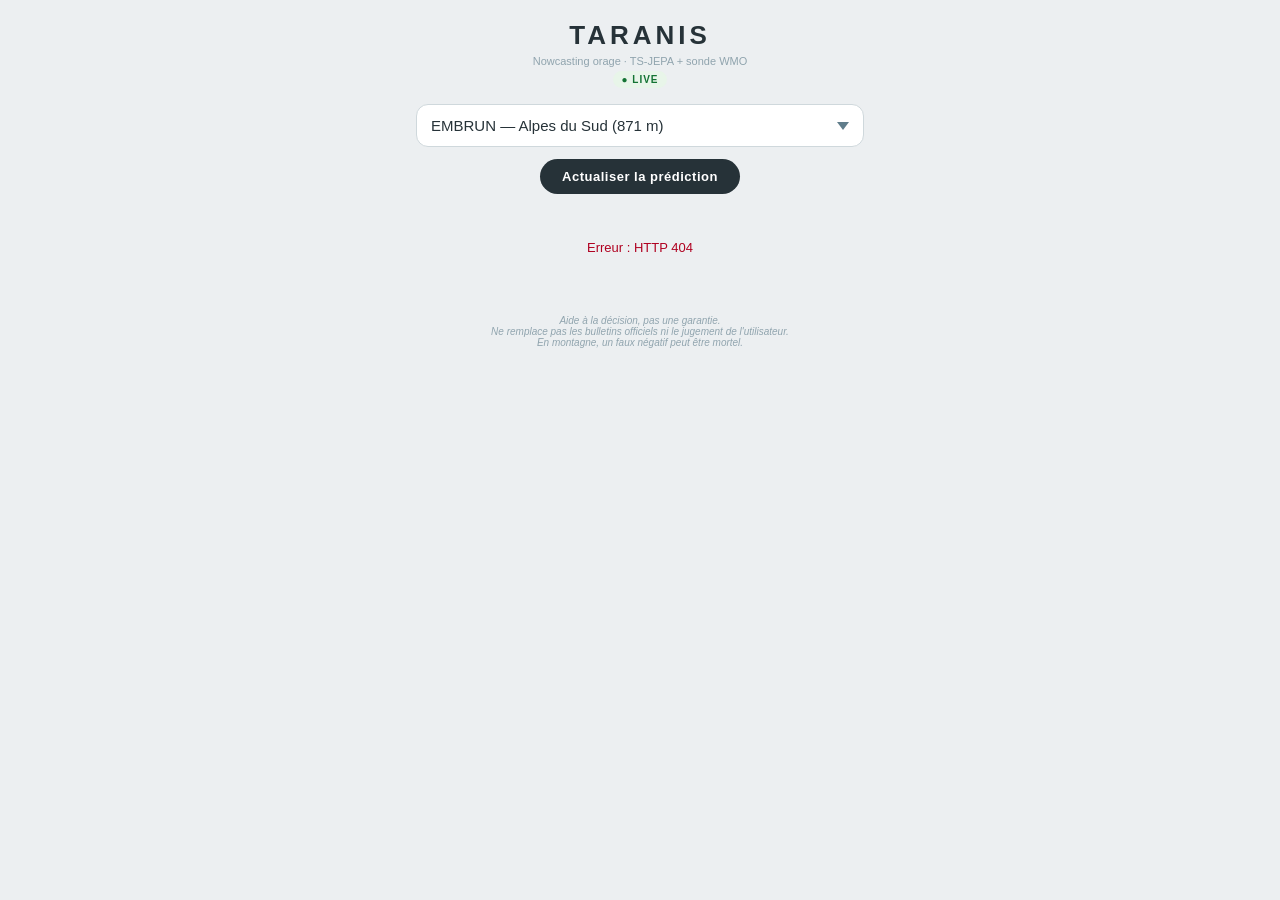
==== taranis/infer/static/index.html @ 810a1839 "feat(server): serveur autonome stateless, UI live + Docker Le backend FastAPI sert maintenant lui-mê" ====
<!doctype html>
<html lang="fr">
<head>
<meta charset="utf-8">
<meta name="viewport" content="width=device-width, initial-scale=1, maximum-scale=1, viewport-fit=cover">
<meta name="theme-color" content="#455A64">
<title>Taranis · Serveur autonome</title>
<style>
  :root { color-scheme: light; }
  * { box-sizing: border-box; }
  html, body { margin: 0; padding: 0; height: 100%; background: #ECEFF1;
                font-family: -apple-system, BlinkMacSystemFont, "Segoe UI", Roboto,
                             "Helvetica Neue", Arial, sans-serif; color: #212121; }
  .app { max-width: 480px; margin: 0 auto; min-height: 100vh; position: relative;
         padding: env(safe-area-inset-top, 0) 16px env(safe-area-inset-bottom, 0); }

  header { padding: 20px 4px 8px; text-align: center; }
  header h1 { margin: 0; font-size: 22px; letter-spacing: 4px; font-weight: 700;
              color: #263238; }
  header .subtitle { margin-top: 4px; font-size: 11px; color: #90A4AE; }

  .live-badge { display: inline-block; margin: 4px 0 8px; padding: 3px 8px;
                background: #E8F5E9; color: #137333; font-size: 10px;
                border-radius: 999px; font-weight: 700; letter-spacing: 1px; }
  .live-badge::before { content: "● "; color: #137333; }

  select.station-picker { width: 100%; padding: 12px 14px; font-size: 15px;
                          border-radius: 12px; border: 1px solid #CFD8DC;
                          background: white url("data:image/svg+xml;utf8,<svg xmlns='http://www.w3.org/2000/svg' width='12' height='8' viewBox='0 0 12 8'><path d='M0 0l6 8 6-8' fill='%23607D8B'/></svg>") no-repeat right 14px center;
                          appearance: none; -webkit-appearance: none;
                          color: #263238; }

  .refresh { margin: 12px 0 6px; text-align: center; }
  .refresh button { padding: 10px 22px; font-size: 13px; border: none;
                     background: #263238; color: white; border-radius: 999px;
                     font-weight: 600; letter-spacing: .5px; cursor: pointer; }
  .refresh button:disabled { opacity: .5; cursor: wait; }

  .screen { background: #fff; border-radius: 20px; padding: 22px 20px 22px;
            box-shadow: 0 6px 22px rgba(0,0,0,.08); margin-top: 14px; }
  .station { text-align: center; margin: 0 0 2px; font-size: 16px; color: #263238;
             font-weight: 600; }
  .region { text-align: center; margin: 0 0 4px; font-size: 11px; color: #78909C;
            text-transform: uppercase; letter-spacing: 1px; }
  .stamp { text-align: center; margin: 0 0 16px; font-size: 11px; color: #B0BEC5; }

  .alert-banner { border-radius: 18px; padding: 18px 12px 16px; color: white;
                   text-align: center; margin-bottom: 20px; }
  .alert-title { font-size: 19px; font-weight: 800; letter-spacing: 1px; }
  .alert-proba { margin-top: 6px; font-size: 13px; opacity: .95; }
  .alert-seuil { margin-top: 2px; font-size: 10px; opacity: .8; }

  .row { display: grid; grid-template-columns: 110px 1fr; align-items: center;
         gap: 10px; padding: 10px 0; border-bottom: 1px dashed #ECEFF1; }
  .row:last-child { border-bottom: none; }
  .label { font-size: 11px; color: #78909C; }
  .value { font-size: 15px; font-weight: 700; color: #212121; margin-top: 2px; }
  .spark { width: 100%; height: 44px; }

  .status { text-align: center; padding: 40px 20px; color: #78909C; font-size: 13px; }
  .error { color: #B00020; }
  .footer { text-align: center; font-size: 10px; color: #90A4AE; padding: 20px 20px 30px;
            font-style: italic; }

  @media (min-width: 640px) {
    header h1 { font-size: 26px; }
    .screen { padding: 26px 26px 24px; }
  }
</style>
</head>
<body>
<div class="app">
  <header>
    <h1>TARANIS</h1>
    <div class="subtitle">Nowcasting orage · TS-JEPA + sonde WMO</div>
    <div><span class="live-badge">LIVE</span></div>
  </header>

  <select class="station-picker" id="station">
    <option value="07591">EMBRUN — Alpes du Sud (871 m)</option>
    <option value="07471">LE PUY — Massif Central (833 m)</option>
    <option value="07558">MILLAU — Causses (712 m)</option>
    <option value="07481">LYON — Vallée du Rhône (235 m)</option>
    <option value="07690">NICE — Côte d'Azur</option>
    <option value="07747">PERPIGNAN — Roussillon</option>
    <option value="07510">BORDEAUX — Aquitaine</option>
    <option value="07110">BREST — Bretagne</option>
    <option value="07037">ROUEN — Normandie</option>
    <option value="07149">ORLY — Île-de-France</option>
    <option value="07072">REIMS — Champagne</option>
    <option value="07190">STRASBOURG — Alsace</option>
    <option value="07761">AJACCIO — Corse-du-Sud</option>
    <option value="07790">BASTIA — Haute-Corse</option>
    <option value="07630">TOULOUSE — Sud-Ouest</option>
    <option value="07299">BÂLE-MULHOUSE — Alsace</option>
  </select>

  <div class="refresh">
    <button id="refresh">Actualiser la prédiction</button>
  </div>

  <div id="result">
    <div class="status">Choisis une station et actualise pour lancer une prédiction live.</div>
  </div>

  <div class="footer">
    Aide à la décision, pas une garantie.<br>
    Ne remplace pas les bulletins officiels ni le jugement de l'utilisateur.<br>
    En montagne, un faux négatif peut être mortel.
  </div>
</div>

<script>
  const select = document.getElementById('station');
  const btn = document.getElementById('refresh');
  const target = document.getElementById('result');

  const CANAUX = [
    { key: 'pressure', name: 'Pression', unit: 'hPa', color: '#1A73E8' },
    { key: 'temp', name: 'Température', unit: '°C', color: '#B00020' },
    { key: 'humidity', name: 'Humidité', unit: '%', color: '#137333' },
    { key: 'wind_gust', name: 'Rafale 10 min', unit: 'm/s', color: '#E37400' },
  ];

  function sparkline(values, color, w = 280, h = 44, pad = 3) {
    const lo = Math.min(...values), hi = Math.max(...values);
    const span = Math.max(hi - lo, 1e-6);
    const step = (w - 2 * pad) / Math.max(values.length - 1, 1);
    const pts = values.map((v, i) => {
      const x = pad + i * step;
      const y = h - pad - (v - lo) / span * (h - 2 * pad);
      return `${x.toFixed(1)},${y.toFixed(1)}`;
    }).join(' ');
    return `<svg viewBox="0 0 ${w} ${h}" xmlns="http://www.w3.org/2000/svg"
                 preserveAspectRatio="none" width="100%" height="${h}">
              <polyline points="${pts}" fill="none" stroke="${color}"
                        stroke-width="1.8" stroke-linejoin="round" stroke-linecap="round"/>
            </svg>`;
  }

  async function refresh() {
    const sid = select.value;
    btn.disabled = true;
    target.innerHTML = '<div class="status">Chargement des mesures et calcul de la prédiction…</div>';
    try {
      const r = await fetch(`/stations/${sid}/live?with_window=true`);
      if (!r.ok) {
        const detail = await r.json().catch(() => ({}));
        throw new Error(detail.detail || `HTTP ${r.status}`);
      }
      const data = await r.json();
      render(data);
    } catch (e) {
      target.innerHTML = `<div class="status error">Erreur : ${e.message}</div>`;
    } finally {
      btn.disabled = false;
    }
  }

  function render(data) {
    const p = data.prediction;
    const win = data.window || {};
    const stamp = new Date(data.derniere_mesure).toLocaleString('fr-FR', {
      day: '2-digit', month: 'short', year: 'numeric', hour: '2-digit', minute: '2-digit'
    });

    let rows = '';
    for (const c of CANAUX) {
      const vals = win[c.key];
      if (!vals || !vals.length) continue;
      const cur = vals[vals.length - 1];
      rows += `<div class="row">
                <div><div class="label">${c.name}</div>
                  <div class="value">${cur.toFixed(1)} ${c.unit}</div></div>
                <div class="spark">${sparkline(vals, c.color)}</div>
              </div>`;
    }

    target.innerHTML = `
      <div class="screen">
        <div class="station">${data.station_nom}</div>
        <div class="region">altitude ${Math.round(data.altitude_m)} m</div>
        <div class="stamp">${stamp} UTC</div>
        <div class="alert-banner" style="background:${p.alerte_couleur}">
          <div class="alert-title">${p.alerte_libelle.toUpperCase()}</div>
          <div class="alert-proba">p(orage 24 h) = ${p.proba_orage.toFixed(2)}</div>
          <div class="alert-seuil">(seuil de référence ${p.seuil_reference.toFixed(2)})</div>
        </div>
        ${rows}
      </div>
    `;
  }

  btn.addEventListener('click', refresh);
  select.addEventListener('change', refresh);
  refresh();  // premier chargement automatique
</script>
</body>
</html>
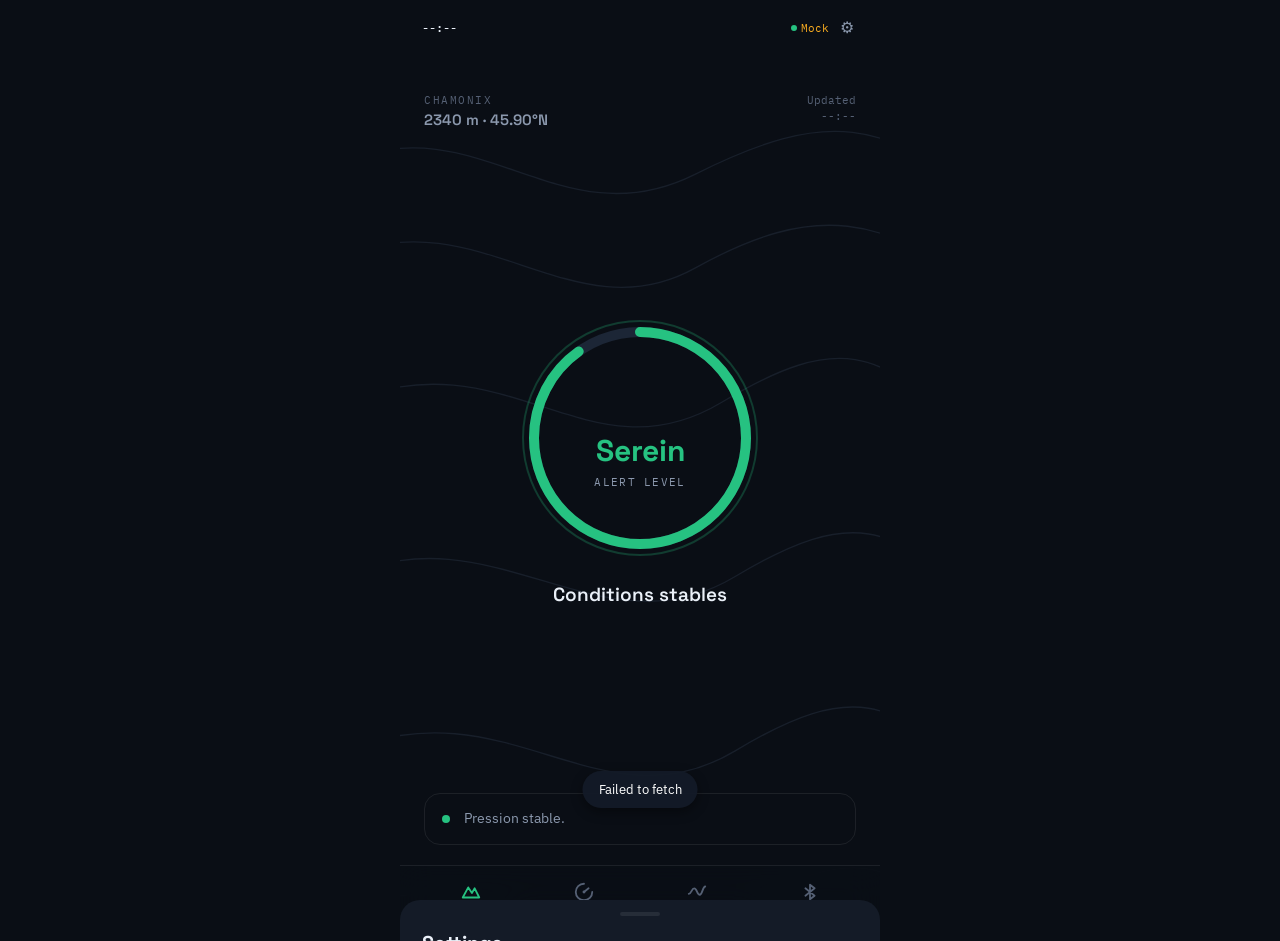
==== commit aaf63f8f: "feat(pwa): standalone PWA + Tw=8 model + Open-Meteo + i18n 5 langs - Chapters 17 (baseline vs TS-JEP" ====
--- a/taranis/infer/static/index.html
+++ b/taranis/infer/static/index.html
@@ -1,199 +1,412 @@
 <!doctype html>
-<html lang="fr">
+<html lang="fr" data-theme="night" data-level="green">
 <head>
-<meta charset="utf-8">
-<meta name="viewport" content="width=device-width, initial-scale=1, maximum-scale=1, viewport-fit=cover">
-<meta name="theme-color" content="#455A64">
-<title>Taranis · Serveur autonome</title>
-<style>
-  :root { color-scheme: light; }
-  * { box-sizing: border-box; }
-  html, body { margin: 0; padding: 0; height: 100%; background: #ECEFF1;
-                font-family: -apple-system, BlinkMacSystemFont, "Segoe UI", Roboto,
-                             "Helvetica Neue", Arial, sans-serif; color: #212121; }
-  .app { max-width: 480px; margin: 0 auto; min-height: 100vh; position: relative;
-         padding: env(safe-area-inset-top, 0) 16px env(safe-area-inset-bottom, 0); }
-
-  header { padding: 20px 4px 8px; text-align: center; }
-  header h1 { margin: 0; font-size: 22px; letter-spacing: 4px; font-weight: 700;
-              color: #263238; }
-  header .subtitle { margin-top: 4px; font-size: 11px; color: #90A4AE; }
-
-  .live-badge { display: inline-block; margin: 4px 0 8px; padding: 3px 8px;
-                background: #E8F5E9; color: #137333; font-size: 10px;
-                border-radius: 999px; font-weight: 700; letter-spacing: 1px; }
-  .live-badge::before { content: "● "; color: #137333; }
-
-  select.station-picker { width: 100%; padding: 12px 14px; font-size: 15px;
-                          border-radius: 12px; border: 1px solid #CFD8DC;
-                          background: white url("data:image/svg+xml;utf8,<svg xmlns='http://www.w3.org/2000/svg' width='12' height='8' viewBox='0 0 12 8'><path d='M0 0l6 8 6-8' fill='%23607D8B'/></svg>") no-repeat right 14px center;
-                          appearance: none; -webkit-appearance: none;
-                          color: #263238; }
-
-  .refresh { margin: 12px 0 6px; text-align: center; }
-  .refresh button { padding: 10px 22px; font-size: 13px; border: none;
-                     background: #263238; color: white; border-radius: 999px;
-                     font-weight: 600; letter-spacing: .5px; cursor: pointer; }
-  .refresh button:disabled { opacity: .5; cursor: wait; }
-
-  .screen { background: #fff; border-radius: 20px; padding: 22px 20px 22px;
-            box-shadow: 0 6px 22px rgba(0,0,0,.08); margin-top: 14px; }
-  .station { text-align: center; margin: 0 0 2px; font-size: 16px; color: #263238;
-             font-weight: 600; }
-  .region { text-align: center; margin: 0 0 4px; font-size: 11px; color: #78909C;
-            text-transform: uppercase; letter-spacing: 1px; }
-  .stamp { text-align: center; margin: 0 0 16px; font-size: 11px; color: #B0BEC5; }
-
-  .alert-banner { border-radius: 18px; padding: 18px 12px 16px; color: white;
-                   text-align: center; margin-bottom: 20px; }
-  .alert-title { font-size: 19px; font-weight: 800; letter-spacing: 1px; }
-  .alert-proba { margin-top: 6px; font-size: 13px; opacity: .95; }
-  .alert-seuil { margin-top: 2px; font-size: 10px; opacity: .8; }
-
-  .row { display: grid; grid-template-columns: 110px 1fr; align-items: center;
-         gap: 10px; padding: 10px 0; border-bottom: 1px dashed #ECEFF1; }
-  .row:last-child { border-bottom: none; }
-  .label { font-size: 11px; color: #78909C; }
-  .value { font-size: 15px; font-weight: 700; color: #212121; margin-top: 2px; }
-  .spark { width: 100%; height: 44px; }
-
-  .status { text-align: center; padding: 40px 20px; color: #78909C; font-size: 13px; }
-  .error { color: #B00020; }
-  .footer { text-align: center; font-size: 10px; color: #90A4AE; padding: 20px 20px 30px;
-            font-style: italic; }
-
-  @media (min-width: 640px) {
-    header h1 { font-size: 26px; }
-    .screen { padding: 26px 26px 24px; }
-  }
-</style>
+  <meta charset="utf-8">
+  <meta name="viewport" content="width=device-width, initial-scale=1, viewport-fit=cover">
+  <meta name="theme-color" content="#0A0E15">
+  <meta name="description" content="Taranis, compagnon météo de montagne.">
+  <link rel="manifest" href="./manifest.webmanifest">
+  <link rel="icon" type="image/png" href="./icons/icon-192.png">
+  <link rel="apple-touch-icon" href="./icons/icon-192.png">
+  <link rel="stylesheet" href="./css/app.css">
+  <title>Taranis · compagnon météo de montagne</title>
 </head>
 <body>
-<div class="app">
-  <header>
-    <h1>TARANIS</h1>
-    <div class="subtitle">Nowcasting orage · TS-JEPA + sonde WMO</div>
-    <div><span class="live-badge">LIVE</span></div>
-  </header>
-
-  <select class="station-picker" id="station">
-    <option value="07591">EMBRUN — Alpes du Sud (871 m)</option>
-    <option value="07471">LE PUY — Massif Central (833 m)</option>
-    <option value="07558">MILLAU — Causses (712 m)</option>
-    <option value="07481">LYON — Vallée du Rhône (235 m)</option>
-    <option value="07690">NICE — Côte d'Azur</option>
-    <option value="07747">PERPIGNAN — Roussillon</option>
-    <option value="07510">BORDEAUX — Aquitaine</option>
-    <option value="07110">BREST — Bretagne</option>
-    <option value="07037">ROUEN — Normandie</option>
-    <option value="07149">ORLY — Île-de-France</option>
-    <option value="07072">REIMS — Champagne</option>
-    <option value="07190">STRASBOURG — Alsace</option>
-    <option value="07761">AJACCIO — Corse-du-Sud</option>
-    <option value="07790">BASTIA — Haute-Corse</option>
-    <option value="07630">TOULOUSE — Sud-Ouest</option>
-    <option value="07299">BÂLE-MULHOUSE — Alsace</option>
-  </select>
-
-  <div class="refresh">
-    <button id="refresh">Actualiser la prédiction</button>
+  <div class="app">
+    <svg class="isobars" viewBox="0 0 358 786" preserveAspectRatio="xMidYMid slice">
+      <g fill="none" stroke-width="1">
+        <path d="M-40 120 C60 80 120 180 220 130 S360 90 440 150"/>
+        <path d="M-40 190 C60 150 130 250 220 200 S360 160 440 220"/>
+        <path d="M-40 300 C80 250 140 360 240 300 S360 270 440 330"/>
+        <path d="M-40 430 C70 380 150 490 250 430 S370 400 450 460"/>
+        <path d="M-40 560 C80 510 150 620 250 560 S370 530 450 590"/>
+        <path d="M-40 680 C70 630 150 740 250 680 S370 650 450 710"/>
+      </g>
+    </svg>
+
+    <div class="topbar">
+      <span class="clock" id="clock">--:--</span>
+      <div class="right">
+        <span class="sensor-tag" id="sensor-tag"><span class="dot"></span>Open-Meteo</span>
+        <button id="cog" class="cog" data-i18n-aria="settings.title" title="Settings">⚙</button>
+      </div>
+    </div>
+
+    <!-- HOME -->
+    <section class="screen active" id="screen-home">
+      <div class="screen-head">
+        <div>
+          <div class="place-kicker" id="place-name">Chamonix</div>
+          <div class="place-detail" id="place-detail">2340 m · 45.9°N</div>
+        </div>
+        <div class="head-right">
+          <span data-i18n="home.updated">Mis à jour</span><br>
+          <span id="home-updated">--:--</span>
+        </div>
+      </div>
+
+      <div class="vital-wrap">
+        <div class="vital-ring-container">
+          <span class="vital-halo"></span>
+          <svg class="vital-ring" width="236" height="236" viewBox="0 0 236 236">
+            <circle class="ring-bg" cx="118" cy="118" r="106" fill="none" stroke-width="10"/>
+            <circle id="ring-fg" class="ring-fg" cx="118" cy="118" r="106" fill="none" stroke-width="10"
+                    stroke-dasharray="666" stroke-dashoffset="66"/>
+          </svg>
+          <div class="vital-inner">
+            <div class="vital-glyph" id="vital-glyph"></div>
+            <div class="vital-status" id="vital-status">Serein</div>
+            <div class="vital-level-kicker" data-i18n="home.level_kicker">Niveau d'alerte</div>
+          </div>
+        </div>
+        <div class="vital-regime" id="vital-regime">Conditions stables</div>
+      </div>
+
+      <div id="preavis" class="preavis-card calm">
+        <span style="width:8px;height:8px;border-radius:50%;background:var(--sig);flex:none;"></span>
+        <div class="preavis-note" id="preavis-note">Pression stable.</div>
+      </div>
+    </section>
+
+    <!-- LIVE -->
+    <section class="screen" id="screen-live">
+      <div class="screen-head-row">
+        <div class="screen-title" data-i18n="live.title">Météo live</div>
+        <div class="screen-subtitle">
+          <span data-i18n="live.on_air">En direct</span> · <span id="live-clock">--:--</span>
+        </div>
+      </div>
+
+      <div class="hero-pressure">
+        <div class="row">
+          <div>
+            <div class="metric-kicker" data-i18n="live.pressure">Pression</div>
+            <div class="hero-value"><span class="big" id="press-val">—</span><span class="unit">hPa</span></div>
+          </div>
+          <div class="hero-trend">
+            <div class="metric-kicker" data-i18n="live.trend">Tendance</div>
+            <div>
+              <span class="arrow" id="press-arrow">→</span>
+              <span class="value" id="press-trend">—</span>
+            </div>
+            <div class="sub">hPa / 3 h</div>
+          </div>
+        </div>
+        <div class="chart-wrap" id="live-chart-wrap">
+          <svg class="hero-chart" id="live-chart" viewBox="0 0 320 118" preserveAspectRatio="none">
+            <defs>
+              <linearGradient id="area-grad" x1="0" y1="0" x2="0" y2="1">
+                <stop offset="0%" stop-color="currentColor" stop-opacity="0.28"/>
+                <stop offset="100%" stop-color="currentColor" stop-opacity="0"/>
+              </linearGradient>
+            </defs>
+            <line class="grid" x1="0" y1="30" x2="320" y2="30"/>
+            <line class="grid" x1="0" y1="74" x2="320" y2="74"/>
+            <polygon id="press-area" fill="url(#area-grad)" style="color: var(--sig)"/>
+            <polyline id="press-line" class="line"/>
+            <circle id="press-dot" class="last-dot" r="4.5"/>
+            <circle id="press-dot-pulse" class="last-pulse" r="4.5"/>
+            <line class="crosshair-line" id="live-crosshair-line" y1="0" y2="118"/>
+            <circle class="crosshair-dot" id="live-crosshair-dot" r="4"/>
+          </svg>
+          <div class="crosshair-tip" id="live-crosshair-tip">—</div>
+        </div>
+        <div class="hero-axis">
+          <span id="live-tick-0">--:--</span>
+          <span id="live-tick-1">--:--</span>
+          <span id="live-tick-2">--:--</span>
+        </div>
+        <div class="hero-note" id="hero-note">—</div>
+      </div>
+
+      <div class="group-header" id="sensor-group-header">
+        <div class="group-title" data-i18n="sensor_group.title">Capteur local</div>
+        <div class="group-sub" id="sensor-group-sub" data-i18n="sensor_group.hint">Mesuré</div>
+      </div>
+
+      <div class="metrics">
+        <div class="metric">
+          <div class="metric-kicker" data-i18n="live.temp">Température</div>
+          <div class="metric-value"><span class="big" id="temp-val">—</span><span class="unit">°C</span></div>
+          <div class="metric-sub" id="temp-sub">—</div>
+        </div>
+        <div class="metric">
+          <div class="metric-kicker" data-i18n="live.humidity">Humidité</div>
+          <div class="metric-value"><span class="big" id="hum-val">—</span><span class="unit">%</span></div>
+          <div class="metric-sub" id="hum-sub">—</div>
+        </div>
+      </div>
+
+      <div class="group-header" id="context-header" style="display:none">
+        <div class="group-title" data-i18n="context.title">Contexte régional</div>
+        <div class="group-sub" data-i18n="context.subtitle">Open-Meteo</div>
+      </div>
+
+      <div class="context-panel" id="context-panel" style="display:none">
+        <div class="context-row">
+          <div class="context-kv">
+            <div class="k" data-i18n="context.wind">Vent</div>
+            <div class="v"><span id="ctx-wind">—</span><span class="unit"> km/h</span></div>
+          </div>
+          <div class="context-kv">
+            <div class="k" data-i18n="context.gusts">Rafales</div>
+            <div class="v"><span id="ctx-gusts">—</span><span class="unit"> km/h</span></div>
+          </div>
+        </div>
+        <div class="context-row">
+          <div class="context-kv">
+            <div class="k" data-i18n="context.precip_next6h">Pluie prévue 6 h</div>
+            <div class="v"><span id="ctx-precip">—</span><span class="unit"> mm</span></div>
+          </div>
+          <div class="context-kv">
+            <div class="k" data-i18n="context.pop_peak">Probabilité de pluie</div>
+            <div class="v"><span id="ctx-pop">—</span><span class="unit"> %</span></div>
+          </div>
+        </div>
+        <div class="context-row">
+          <div class="context-kv">
+            <div class="k" data-i18n="context.cape_peak">Instabilité CAPE</div>
+            <div class="v"><span id="ctx-cape">—</span><span class="unit"> J/kg</span></div>
+          </div>
+          <div class="context-kv">
+            <div class="k" id="ctx-verdict-k" data-i18n="context.no_storm">Rien</div>
+            <div class="v" id="ctx-verdict-v" style="color:var(--green);font-weight:600">✓</div>
+          </div>
+        </div>
+      </div>
+    </section>
+
+    <!-- HISTORY -->
+    <section class="screen" id="screen-history">
+      <div class="hist-title" data-i18n="history.title">Historique</div>
+      <div class="hist-sub" data-i18n="history.subtitle">Les dernières heures.</div>
+
+      <div class="hist-card">
+        <div class="head">
+          <div class="metric-kicker" data-i18n="history.last6h">6 dernières heures</div>
+          <div class="metric-kicker" style="color:var(--faint)">hPa</div>
+        </div>
+        <div class="chart-wrap" id="hist-chart-wrap">
+          <svg class="hist-chart" id="hist-chart" viewBox="0 0 320 130" preserveAspectRatio="none">
+            <line class="grid" x1="0" y1="36" x2="320" y2="36"/>
+            <line class="grid" x1="0" y1="86" x2="320" y2="86"/>
+            <g id="hist-segments"></g>
+            <line class="crosshair-line" id="hist-crosshair-line" y1="0" y2="130"/>
+            <circle class="crosshair-dot" id="hist-crosshair-dot" r="4"/>
+          </svg>
+          <div class="crosshair-tip" id="hist-crosshair-tip">—</div>
+        </div>
+        <div class="hist-axis">
+          <span id="hist-tick-0">--:--</span>
+          <span id="hist-tick-1">--:--</span>
+          <span id="hist-tick-2">--:--</span>
+        </div>
+      </div>
+
+      <div class="events-kicker" data-i18n="history.events">Événements</div>
+      <div id="events"></div>
+
+      <div class="hist-note">
+        <span style="flex:none;color:var(--dim)">ⓘ</span>
+        <div data-i18n="history.note">Taranis n'a pas prédit un orage.</div>
+      </div>
+    </section>
+
+    <!-- SENSOR -->
+    <section class="screen" id="screen-sensor">
+      <div class="pair-title" data-i18n="sensor.title">Capteur Taranis</div>
+      <div class="pair-sub" data-i18n="sensor.subtitle">Reliez votre capteur BLE.</div>
+
+      <div class="pair-wrap">
+        <div class="pair-ring">
+          <span id="pair-halo-1" class="pair-halo"></span>
+          <span id="pair-halo-2" class="pair-halo delay"></span>
+          <div id="pair-icon" class="pair-icon">
+            <svg width="44" height="44" viewBox="0 0 24 24" fill="none" stroke="currentColor"
+                 stroke-width="1.8" stroke-linecap="round" stroke-linejoin="round">
+              <path d="M7 8 L17 16 L12 20 L12 4 L17 8 L7 16"/>
+            </svg>
+          </div>
+        </div>
+        <div class="pair-headline" id="pair-headline" data-i18n="sensor.none">Aucun capteur couplé</div>
+        <div class="pair-headline-sub" id="pair-headline-sub" data-i18n="sensor.hint">—</div>
+
+        <div id="pair-stats" class="pair-stats" style="display:none">
+          <div class="pair-stat">
+            <div class="kicker" data-i18n="sensor.battery">Batterie</div>
+            <div style="display:flex;align-items:center;gap:8px;margin-top:8px">
+              <div class="battery-bar"><span id="battery-level" style="width:78%"></span></div>
+              <span class="val" id="battery-val">78%</span>
+            </div>
+          </div>
+          <div class="pair-stat">
+            <div class="kicker" data-i18n="sensor.signal">Signal</div>
+            <div style="display:flex;align-items:flex-end;gap:3px;margin-top:8px;height:16px">
+              <span style="width:5px;background:var(--green);height:40%;border-radius:1px"></span>
+              <span style="width:5px;background:var(--green);height:65%;border-radius:1px"></span>
+              <span style="width:5px;background:var(--green);height:85%;border-radius:1px"></span>
+              <span style="width:5px;background:var(--green);height:100%;border-radius:1px"></span>
+              <span class="val" style="margin-left:6px" id="rssi-val">-58 dBm</span>
+            </div>
+          </div>
+        </div>
+      </div>
+
+      <button id="pair-btn" class="pair-btn" data-taranis-pair data-i18n="sensor.button">Coupler</button>
+      <div id="ios-notice" style="display:none"></div>
+    </section>
+
+    <!-- BOTTOM NAV -->
+    <div class="nav">
+      <button id="nav-home" class="active" data-screen="home">
+        <svg width="22" height="22" viewBox="0 0 24 24" fill="none" stroke="currentColor" stroke-width="2"
+             stroke-linecap="round" stroke-linejoin="round"><path d="M3 18 L9 7 L13 13 L16 8 L21 18 Z"/></svg>
+        <span data-i18n="nav.home">Accueil</span>
+      </button>
+      <button id="nav-live" data-screen="live">
+        <svg width="22" height="22" viewBox="0 0 24 24" fill="none" stroke="currentColor" stroke-width="2"
+             stroke-linecap="round" stroke-linejoin="round">
+          <path d="M12 3 A9 9 0 1 0 21 12"/><path d="M12 12 L17 8"/>
+          <circle cx="12" cy="12" r="1.6" fill="currentColor" stroke="none"/>
+        </svg>
+        <span data-i18n="nav.live">Live</span>
+      </button>
+      <button id="nav-history" data-screen="history">
+        <svg width="22" height="22" viewBox="0 0 24 24" fill="none" stroke="currentColor" stroke-width="2"
+             stroke-linecap="round" stroke-linejoin="round"><path d="M3 14 C6 14 6 8 9 8 S12 15 15 15 S18 6 21 6"/></svg>
+        <span data-i18n="nav.history">Historique</span>
+      </button>
+      <button id="nav-sensor" data-screen="sensor">
+        <svg width="22" height="22" viewBox="0 0 24 24" fill="none" stroke="currentColor" stroke-width="2"
+             stroke-linecap="round" stroke-linejoin="round"><path d="M7 8 L17 16 L12 20 L12 4 L17 8 L7 16"/></svg>
+        <span data-i18n="nav.sensor">Capteur</span>
+      </button>
+    </div>
+
+    <!-- ALERT OVERLAY -->
+    <div id="alert-overlay" class="alert-overlay" role="alert" aria-live="assertive">
+      <div class="fx">
+        <div class="fx-flash"></div>
+        <svg class="fx-bolt" width="200" height="360" viewBox="0 0 200 360">
+          <path d="M120 20 L70 150 L110 150 L60 340"/>
+        </svg>
+      </div>
+      <div class="alert-kicker">
+        <span class="flag"></span>
+        <span data-i18n="alert.kicker">Alerte Taranis</span>
+      </div>
+      <div class="alert-title" data-i18n="alert.title">ORAGE IMMINENT</div>
+      <div class="alert-metrics">
+        <div class="alert-metric">
+          <div class="kicker" data-i18n="alert.eta">Impact estimé</div>
+          <div class="val eta"><span id="alert-eta">~—</span><span class="unit"> min</span></div>
+        </div>
+        <div class="alert-metric">
+          <div class="kicker" data-i18n="alert.drop">Chute pression</div>
+          <div class="val drop"><span id="alert-drop">—</span><span class="unit"> hPa/h</span></div>
+        </div>
+      </div>
+      <div class="alert-action-box">
+        <div class="kicker" data-i18n="alert.do">À faire maintenant</div>
+        <p data-i18n="alert.do_text">Descendez sous la ligne de crête.</p>
+      </div>
+      <button id="alert-ack" class="alert-ack" data-i18n="alert.ack">J'ai compris</button>
+      <div class="alert-disclaimer" data-i18n="alert.disclaimer">Disclaimer.</div>
+    </div>
   </div>
 
-  <div id="result">
-    <div class="status">Choisis une station et actualise pour lancer une prédiction live.</div>
+  <!-- SETTINGS DRAWER -->
+  <div id="drawer-backdrop" class="drawer-backdrop"></div>
+  <div id="drawer" class="drawer" role="dialog" aria-label="Réglages">
+    <div class="grip"></div>
+    <h2 data-i18n="settings.title">Réglages</h2>
+
+    <div class="row">
+      <div>
+        <div class="name" data-i18n="settings.language">Langue</div>
+        <div class="help" data-i18n="settings.language.help">—</div>
+      </div>
+      <select id="opt-lang">
+        <option value="fr">Français</option>
+        <option value="en">English</option>
+        <option value="es">Español</option>
+        <option value="it">Italiano</option>
+        <option value="de">Deutsch</option>
+      </select>
+    </div>
+
+    <div class="row">
+      <div>
+        <div class="name" data-i18n="settings.engine">Moteur de prédiction</div>
+        <div class="help" data-i18n="settings.engine.help">—</div>
+      </div>
+      <select id="opt-engine" data-taranis-engine>
+        <option value="hgb" data-i18n="settings.engine.hgb">HGB</option>
+        <option value="jepa" data-i18n="settings.engine.jepa">TS-JEPA</option>
+      </select>
+    </div>
+
+    <div class="row">
+      <div>
+        <div class="name" data-i18n="settings.theme">Mode nuit / jour</div>
+        <div class="help" data-i18n="settings.theme.help">—</div>
+      </div>
+      <select id="opt-theme">
+        <option value="night" data-i18n="settings.theme.night">Nuit</option>
+        <option value="day" data-i18n="settings.theme.day">Jour</option>
+      </select>
+    </div>
+
+    <div class="row">
+      <div>
+        <div class="name" data-i18n="settings.source">Source des données</div>
+        <div class="help" data-i18n="settings.source.help">—</div>
+      </div>
+      <select id="opt-source" data-taranis-source>
+        <option value="openmeteo" data-i18n="settings.source.openmeteo">Open-Meteo</option>
+        <option value="sensor" disabled data-i18n="settings.source.sensor">Capteur BLE</option>
+        <option value="mock" data-i18n="settings.source.mock">Mock</option>
+      </select>
+    </div>
+
+    <div class="row">
+      <div>
+        <div class="name" data-i18n="settings.meteo">Météo contexte</div>
+        <div class="help" data-i18n="settings.meteo.help">—</div>
+      </div>
+      <label class="switch">
+        <input type="checkbox" id="opt-meteo" data-taranis-meteo>
+        <span class="slider"></span>
+      </label>
+    </div>
+
+    <div class="row">
+      <div>
+        <div class="name" data-i18n="settings.location">Position</div>
+        <div class="help" id="loc-help">—</div>
+      </div>
+      <button id="opt-geoloc" class="btn" data-taranis-geoloc data-i18n="settings.location.locate">Localiser</button>
+    </div>
+
+    <div class="row">
+      <div>
+        <div class="name" data-i18n="settings.clear">Vider le buffer</div>
+        <div class="help" data-i18n="settings.clear.help">—</div>
+      </div>
+      <button id="opt-clear" class="btn" data-taranis-clear data-i18n="settings.clear.btn">Vider</button>
+    </div>
+
+    <div class="row">
+      <div>
+        <div class="name" data-i18n="settings.reload">Recharger l'app</div>
+        <div class="help" data-i18n="settings.reload.help">—</div>
+      </div>
+      <button id="opt-reload" class="btn" data-i18n="settings.reload.btn">Recharger</button>
+    </div>
+
+    <button id="drawer-close" class="cta" data-i18n="settings.close">FERMER</button>
   </div>
 
-  <div class="footer">
-    Aide à la décision, pas une garantie.<br>
-    Ne remplace pas les bulletins officiels ni le jugement de l'utilisateur.<br>
-    En montagne, un faux négatif peut être mortel.
-  </div>
-</div>
-
-<script>
-  const select = document.getElementById('station');
-  const btn = document.getElementById('refresh');
-  const target = document.getElementById('result');
-
-  const CANAUX = [
-    { key: 'pressure', name: 'Pression', unit: 'hPa', color: '#1A73E8' },
-    { key: 'temp', name: 'Température', unit: '°C', color: '#B00020' },
-    { key: 'humidity', name: 'Humidité', unit: '%', color: '#137333' },
-    { key: 'wind_gust', name: 'Rafale 10 min', unit: 'm/s', color: '#E37400' },
-  ];
-
-  function sparkline(values, color, w = 280, h = 44, pad = 3) {
-    const lo = Math.min(...values), hi = Math.max(...values);
-    const span = Math.max(hi - lo, 1e-6);
-    const step = (w - 2 * pad) / Math.max(values.length - 1, 1);
-    const pts = values.map((v, i) => {
-      const x = pad + i * step;
-      const y = h - pad - (v - lo) / span * (h - 2 * pad);
-      return `${x.toFixed(1)},${y.toFixed(1)}`;
-    }).join(' ');
-    return `<svg viewBox="0 0 ${w} ${h}" xmlns="http://www.w3.org/2000/svg"
-                 preserveAspectRatio="none" width="100%" height="${h}">
-              <polyline points="${pts}" fill="none" stroke="${color}"
-                        stroke-width="1.8" stroke-linejoin="round" stroke-linecap="round"/>
-            </svg>`;
-  }
-
-  async function refresh() {
-    const sid = select.value;
-    btn.disabled = true;
-    target.innerHTML = '<div class="status">Chargement des mesures et calcul de la prédiction…</div>';
-    try {
-      const r = await fetch(`/stations/${sid}/live?with_window=true`);
-      if (!r.ok) {
-        const detail = await r.json().catch(() => ({}));
-        throw new Error(detail.detail || `HTTP ${r.status}`);
-      }
-      const data = await r.json();
-      render(data);
-    } catch (e) {
-      target.innerHTML = `<div class="status error">Erreur : ${e.message}</div>`;
-    } finally {
-      btn.disabled = false;
-    }
-  }
-
-  function render(data) {
-    const p = data.prediction;
-    const win = data.window || {};
-    const stamp = new Date(data.derniere_mesure).toLocaleString('fr-FR', {
-      day: '2-digit', month: 'short', year: 'numeric', hour: '2-digit', minute: '2-digit'
-    });
-
-    let rows = '';
-    for (const c of CANAUX) {
-      const vals = win[c.key];
-      if (!vals || !vals.length) continue;
-      const cur = vals[vals.length - 1];
-      rows += `<div class="row">
-                <div><div class="label">${c.name}</div>
-                  <div class="value">${cur.toFixed(1)} ${c.unit}</div></div>
-                <div class="spark">${sparkline(vals, c.color)}</div>
-              </div>`;
-    }
-
-    target.innerHTML = `
-      <div class="screen">
-        <div class="station">${data.station_nom}</div>
-        <div class="region">altitude ${Math.round(data.altitude_m)} m</div>
-        <div class="stamp">${stamp} UTC</div>
-        <div class="alert-banner" style="background:${p.alerte_couleur}">
-          <div class="alert-title">${p.alerte_libelle.toUpperCase()}</div>
-          <div class="alert-proba">p(orage 24 h) = ${p.proba_orage.toFixed(2)}</div>
-          <div class="alert-seuil">(seuil de référence ${p.seuil_reference.toFixed(2)})</div>
-        </div>
-        ${rows}
-      </div>
-    `;
-  }
-
-  btn.addEventListener('click', refresh);
-  select.addEventListener('change', refresh);
-  refresh();  // premier chargement automatique
-</script>
+  <script type="module" src="./js/app.js"></script>
 </body>
 </html>
--- a/taranis/infer/static/css/app.css
+++ b/taranis/infer/static/css/app.css
@@ -0,0 +1,1097 @@
+/* Taranis PWA. Design system from Claude Design import (dark + day).
+   Space Grotesk for headings/data, IBM Plex Sans for body,
+   IBM Plex Mono for units and kickers. */
+
+@import url("https://fonts.googleapis.com/css2?family=Space+Grotesk:wght@400;500;600;700&family=IBM+Plex+Sans:wght@400;500;600;700&family=IBM+Plex+Mono:wght@400;500;600&display=swap");
+
+/* Theme (dark by default) */
+:root {
+  --bg: #0A0E15;
+  --surf: #141B27;
+  --surf-2: #1C2636;
+  --border: rgba(255, 255, 255, 0.08);
+  --fg: #EAF0F8;
+  --dim: #8B98AD;
+  --faint: #556074;
+  --line: rgba(120, 150, 190, 0.14);
+  --green: #26C281;
+  --amber: #FFB020;
+  --red: #FF453A;
+  --thunder: #71E3FF;
+  --nav-bg: rgba(10, 14, 21, 0.86);
+  --sig: var(--green);
+  --sig-wash: rgba(38, 194, 129, 0.1);
+  --sig-wash-2: rgba(38, 194, 129, 0.18);
+  --sig-border: rgba(38, 194, 129, 0.32);
+}
+
+/* Level modifier updates all --sig-* at once */
+[data-level="amber"] {
+  --sig: var(--amber);
+  --sig-wash: rgba(255, 176, 32, 0.1);
+  --sig-wash-2: rgba(255, 176, 32, 0.18);
+  --sig-border: rgba(255, 176, 32, 0.32);
+}
+[data-level="red"] {
+  --sig: var(--red);
+  --sig-wash: rgba(255, 69, 58, 0.1);
+  --sig-wash-2: rgba(255, 69, 58, 0.18);
+  --sig-border: rgba(255, 69, 58, 0.32);
+}
+
+/* Day theme */
+[data-theme="day"] {
+  --bg: #EAEFF5;
+  --surf: #FFFFFF;
+  --surf-2: #E7EEF6;
+  --border: rgba(16, 26, 42, 0.13);
+  --fg: #0E1622;
+  --dim: #4A576A;
+  --faint: #8492A6;
+  --line: rgba(40, 80, 130, 0.12);
+  --green: #0E9E68;
+  --amber: #B96A00;
+  --red: #D42D20;
+  --thunder: #0E7FA8;
+  --nav-bg: rgba(244, 248, 252, 0.9);
+}
+[data-theme="day"][data-level="green"] {
+  --sig: var(--green);
+  --sig-wash: rgba(14, 158, 104, 0.1);
+  --sig-wash-2: rgba(14, 158, 104, 0.18);
+  --sig-border: rgba(14, 158, 104, 0.32);
+}
+[data-theme="day"][data-level="amber"] {
+  --sig: var(--amber);
+  --sig-wash: rgba(185, 106, 0, 0.1);
+  --sig-wash-2: rgba(185, 106, 0, 0.18);
+  --sig-border: rgba(185, 106, 0, 0.32);
+}
+[data-theme="day"][data-level="red"] {
+  --sig: var(--red);
+  --sig-wash: rgba(212, 45, 32, 0.1);
+  --sig-wash-2: rgba(212, 45, 32, 0.18);
+  --sig-border: rgba(212, 45, 32, 0.32);
+}
+
+* { box-sizing: border-box; margin: 0; padding: 0; -webkit-font-smoothing: antialiased; }
+html, body {
+  background: var(--bg);
+  color: var(--fg);
+  font-family: "IBM Plex Sans", system-ui, sans-serif;
+  min-height: 100%;
+}
+a { color: inherit; text-decoration: none; }
+
+.app {
+  position: relative;
+  max-width: 480px;
+  margin: 0 auto;
+  min-height: 100vh;
+  padding: env(safe-area-inset-top, 0) 0 env(safe-area-inset-bottom, 0);
+  overflow: hidden;
+}
+
+/* Isobar texture background (subtle mountain-map feel) */
+.isobars {
+  position: absolute;
+  inset: 0;
+  z-index: 0;
+  pointer-events: none;
+  opacity: 0.9;
+}
+.isobars path { stroke: var(--line); }
+
+/* Top status band */
+.topbar {
+  position: relative;
+  z-index: 5;
+  display: flex;
+  align-items: center;
+  justify-content: space-between;
+  padding: 14px 22px 0;
+  font-family: "IBM Plex Mono", monospace;
+  font-size: 12px;
+  color: var(--fg);
+}
+.topbar .clock { font-weight: 500; }
+.topbar .sensor-tag {
+  display: flex;
+  align-items: center;
+  gap: 4px;
+  color: var(--dim);
+  font-size: 11px;
+}
+.topbar .sensor-tag .dot {
+  width: 6px;
+  height: 6px;
+  border-radius: 50%;
+  background: var(--green);
+}
+.topbar .right { display: flex; align-items: center; gap: 7px; }
+.topbar .cog {
+  background: none;
+  border: 0;
+  color: var(--dim);
+  font-size: 16px;
+  cursor: pointer;
+  padding: 4px;
+}
+
+/* Screens */
+.screen {
+  position: relative;
+  z-index: 2;
+  padding: 52px 24px 96px;
+  min-height: 100vh;
+  display: none;
+  flex-direction: column;
+  animation: fadein 0.28s ease-out;
+}
+.screen.active { display: flex; }
+
+@keyframes fadein { from { opacity: 0; transform: translateY(8px); } to { opacity: 1; transform: none; } }
+@keyframes ring-pulse { 0% { transform: scale(0.9); opacity: 0.6; } 100% { transform: scale(1.9); opacity: 0; } }
+@keyframes dot-pulse { 0%, 100% { opacity: 1; transform: scale(1); } 50% { opacity: 0.35; transform: scale(0.7); } }
+@keyframes rise { from { transform: translateY(100%); } to { transform: translateY(0); } }
+@keyframes arc-flash { 0%, 100% { opacity: 0; } 4%, 10% { opacity: 0.8; } }
+@keyframes arc-draw { 0% { stroke-dashoffset: 640; } 55% { stroke-dashoffset: 0; } }
+@keyframes blink { 0%, 100% { opacity: 1; } 50% { opacity: 0.15; } }
+
+/* --- Home screen --- */
+.screen-head {
+  display: flex;
+  align-items: flex-start;
+  justify-content: space-between;
+}
+.screen-head .place-kicker {
+  font-family: "IBM Plex Mono", monospace;
+  font-size: 11px;
+  letter-spacing: 0.14em;
+  text-transform: uppercase;
+  color: var(--faint);
+}
+.screen-head .place-detail {
+  font-family: "Space Grotesk", sans-serif;
+  font-size: 15px;
+  font-weight: 600;
+  color: var(--dim);
+  margin-top: 3px;
+}
+.screen-head .head-right {
+  font-family: "IBM Plex Mono", monospace;
+  font-size: 10.5px;
+  color: var(--faint);
+  text-align: right;
+  line-height: 1.5;
+}
+
+.vital-wrap {
+  flex: 1;
+  display: flex;
+  flex-direction: column;
+  align-items: center;
+  justify-content: center;
+  position: relative;
+  margin-top: 24px;
+}
+.vital-ring-container {
+  position: relative;
+  width: 236px;
+  height: 236px;
+  display: flex;
+  align-items: center;
+  justify-content: center;
+}
+.vital-halo {
+  position: absolute;
+  inset: 0;
+  border-radius: 50%;
+  border: 2px solid var(--sig);
+  opacity: 0.25;
+  animation: ring-pulse 2.8s ease-out infinite;
+}
+.vital-ring {
+  position: absolute;
+  inset: 0;
+  transform: rotate(-90deg);
+}
+.vital-ring .ring-bg { stroke: var(--surf-2); }
+.vital-ring .ring-fg {
+  stroke: var(--sig);
+  stroke-linecap: round;
+  transition: stroke-dashoffset 0.8s cubic-bezier(0.4, 0, 0.2, 1), stroke 0.5s;
+}
+.vital-inner {
+  position: relative;
+  z-index: 1;
+  text-align: center;
+}
+.vital-glyph {
+  margin: 0 auto 10px;
+  width: 40px;
+  height: 40px;
+  display: flex;
+  align-items: center;
+  justify-content: center;
+  color: var(--sig);
+}
+.vital-status {
+  font-family: "Space Grotesk", sans-serif;
+  font-size: 30px;
+  font-weight: 700;
+  color: var(--sig);
+  line-height: 1;
+}
+.vital-level-kicker {
+  font-family: "IBM Plex Mono", monospace;
+  font-size: 11px;
+  letter-spacing: 0.12em;
+  text-transform: uppercase;
+  color: var(--dim);
+  margin-top: 9px;
+}
+.vital-regime {
+  margin-top: 26px;
+  text-align: center;
+  max-width: 280px;
+  font-family: "Space Grotesk", sans-serif;
+  font-size: 19px;
+  font-weight: 600;
+  color: var(--fg);
+}
+
+.preavis-card {
+  background: var(--sig-wash);
+  border: 1px solid var(--sig-border);
+  border-radius: 16px;
+  padding: 15px 17px;
+  display: flex;
+  align-items: center;
+  gap: 14px;
+  margin-top: 20px;
+}
+.preavis-card.calm {
+  background: transparent;
+  border-color: var(--border);
+}
+.preavis-icon {
+  flex: none;
+  width: 44px;
+  height: 44px;
+  border-radius: 12px;
+  background: var(--sig-wash-2);
+  display: flex;
+  align-items: center;
+  justify-content: center;
+  color: var(--sig);
+}
+.preavis-body { flex: 1; }
+.preavis-label {
+  font-family: "IBM Plex Mono", monospace;
+  font-size: 10.5px;
+  letter-spacing: 0.1em;
+  text-transform: uppercase;
+  color: var(--dim);
+}
+.preavis-time {
+  font-family: "Space Grotesk", sans-serif;
+  font-size: 22px;
+  font-weight: 700;
+  color: var(--sig);
+  margin-top: 2px;
+}
+.preavis-note {
+  font-family: "IBM Plex Sans", sans-serif;
+  font-size: 13.5px;
+  color: var(--dim);
+  line-height: 1.45;
+}
+.preavis-open {
+  border: none;
+  cursor: pointer;
+  background: var(--red);
+  color: white;
+  font-family: "IBM Plex Sans", sans-serif;
+  font-weight: 700;
+  font-size: 13px;
+  padding: 10px 14px;
+  border-radius: 10px;
+}
+.preavis-open.hidden { display: none; }
+
+/* --- Live screen --- */
+.screen-title {
+  font-family: "Space Grotesk", sans-serif;
+  font-size: 21px;
+  font-weight: 700;
+  color: var(--fg);
+}
+.screen-subtitle {
+  font-family: "IBM Plex Mono", monospace;
+  font-size: 10.5px;
+  color: var(--faint);
+}
+.screen-head-row {
+  display: flex;
+  align-items: baseline;
+  justify-content: space-between;
+  margin-bottom: 16px;
+}
+
+.hero-pressure {
+  background: var(--surf);
+  border: 1px solid var(--border);
+  border-radius: 20px;
+  padding: 18px 18px 8px;
+  position: relative;
+  overflow: hidden;
+}
+.hero-pressure .row {
+  display: flex;
+  align-items: flex-start;
+  justify-content: space-between;
+}
+.metric-kicker {
+  font-family: "IBM Plex Mono", monospace;
+  font-size: 10.5px;
+  letter-spacing: 0.12em;
+  text-transform: uppercase;
+  color: var(--dim);
+}
+.hero-value {
+  display: flex;
+  align-items: baseline;
+  gap: 6px;
+  margin-top: 4px;
+}
+.hero-value .big {
+  font-family: "Space Grotesk", sans-serif;
+  font-size: 40px;
+  font-weight: 700;
+  color: var(--fg);
+  line-height: 1;
+}
+.hero-value .unit {
+  font-family: "IBM Plex Mono", monospace;
+  font-size: 13px;
+  color: var(--dim);
+}
+.hero-trend {
+  text-align: right;
+}
+.hero-trend .arrow {
+  color: var(--sig);
+  font-size: 15px;
+  margin-right: 6px;
+}
+.hero-trend .value {
+  font-family: "Space Grotesk", sans-serif;
+  font-size: 20px;
+  font-weight: 700;
+  color: var(--sig);
+}
+.hero-trend .sub {
+  font-family: "IBM Plex Mono", monospace;
+  font-size: 10px;
+  color: var(--faint);
+  margin-top: 1px;
+}
+.hero-chart {
+  margin-top: 10px;
+  width: 100%;
+  height: 118px;
+  display: block;
+}
+.hero-chart .grid { stroke: var(--border); stroke-dasharray: 3 5; }
+.hero-chart .line {
+  fill: none;
+  stroke: var(--sig);
+  stroke-width: 2.5;
+  stroke-linecap: round;
+  stroke-linejoin: round;
+  transition: stroke 0.6s;
+}
+.hero-chart .last-dot { fill: var(--sig); transition: fill 0.6s; }
+.hero-chart .last-pulse {
+  fill: none;
+  stroke: var(--sig);
+  stroke-width: 2;
+  animation: dot-pulse 1.8s ease-in-out infinite;
+  transform-origin: center;
+}
+
+/* Crosshair overlay on interactive charts */
+.chart-wrap {
+  position: relative;
+  touch-action: pan-y;
+}
+.crosshair-line {
+  opacity: 0;
+  transition: opacity 100ms;
+  pointer-events: none;
+  stroke: var(--fg);
+  stroke-width: 1;
+  stroke-dasharray: 3 3;
+}
+.crosshair-dot {
+  opacity: 0;
+  transition: opacity 100ms;
+  pointer-events: none;
+  fill: var(--fg);
+}
+.crosshair-tip {
+  position: absolute;
+  pointer-events: none;
+  background: var(--surf-2);
+  color: var(--fg);
+  padding: 6px 10px;
+  border-radius: 8px;
+  font-family: "IBM Plex Mono", monospace;
+  font-size: 12px;
+  font-weight: 500;
+  border: 1px solid var(--border);
+  white-space: nowrap;
+  transform: translate(-50%, -110%);
+  opacity: 0;
+  transition: opacity 100ms;
+  z-index: 3;
+  box-shadow: 0 4px 12px rgba(0, 0, 0, 0.25);
+}
+.chart-wrap.active .crosshair-line,
+.chart-wrap.active .crosshair-dot,
+.chart-wrap.active .crosshair-tip { opacity: 1; }
+
+/* Time axis for the hero chart */
+.hero-axis {
+  display: flex;
+  justify-content: space-between;
+  font-family: "IBM Plex Mono", monospace;
+  font-size: 10px;
+  color: var(--faint);
+  padding: 4px 4px 0;
+}
+.hero-note {
+  font-family: "IBM Plex Sans", sans-serif;
+  font-size: 12px;
+  color: var(--dim);
+  line-height: 1.4;
+  padding: 4px 2px 10px;
+  border-top: 1px solid var(--border);
+  margin-top: 6px;
+}
+
+.group-header {
+  display: flex;
+  align-items: baseline;
+  justify-content: space-between;
+  margin: 20px 4px 6px;
+}
+.group-title {
+  font-family: "IBM Plex Mono", monospace;
+  font-size: 11px;
+  letter-spacing: 0.14em;
+  text-transform: uppercase;
+  color: var(--dim);
+  font-weight: 600;
+}
+.group-sub {
+  font-family: "IBM Plex Mono", monospace;
+  font-size: 10.5px;
+  color: var(--faint);
+}
+
+.metrics {
+  display: grid;
+  grid-template-columns: 1fr 1fr;
+  gap: 12px;
+  margin-top: 6px;
+}
+
+.context-panel {
+  background: var(--surf);
+  border: 1px solid var(--border);
+  border-radius: 16px;
+  padding: 14px 15px;
+  margin-top: 6px;
+}
+.context-row {
+  display: grid;
+  grid-template-columns: 1fr 1fr;
+  gap: 12px;
+  padding: 8px 0;
+  border-top: 1px solid var(--border);
+}
+.context-row:first-child { border-top: none; padding-top: 0; }
+.context-kv .k {
+  font-family: "IBM Plex Mono", monospace;
+  font-size: 10px;
+  letter-spacing: 0.08em;
+  text-transform: uppercase;
+  color: var(--dim);
+}
+.context-kv .v {
+  font-family: "Space Grotesk", sans-serif;
+  font-size: 20px;
+  font-weight: 700;
+  color: var(--fg);
+  margin-top: 3px;
+}
+.context-kv .v .unit {
+  font-family: "IBM Plex Mono", monospace;
+  font-size: 12px;
+  color: var(--dim);
+  font-weight: 400;
+  margin-left: 2px;
+}
+.metric {
+  background: var(--surf);
+  border: 1px solid var(--border);
+  border-radius: 16px;
+  padding: 14px 15px;
+}
+.metric.full { grid-column: 1 / -1; display: flex; align-items: center; justify-content: space-between; }
+.metric-value {
+  display: flex;
+  align-items: baseline;
+  gap: 4px;
+  margin-top: 6px;
+}
+.metric-value .big {
+  font-family: "Space Grotesk", sans-serif;
+  font-size: 26px;
+  font-weight: 700;
+  color: var(--fg);
+}
+.metric-value .unit {
+  font-family: "IBM Plex Mono", monospace;
+  font-size: 13px;
+  color: var(--dim);
+}
+.metric-sub {
+  font-family: "IBM Plex Mono", monospace;
+  font-size: 10.5px;
+  color: var(--faint);
+  margin-top: 4px;
+}
+
+/* --- History screen --- */
+.hist-title {
+  font-family: "Space Grotesk", sans-serif;
+  font-size: 21px;
+  font-weight: 700;
+  color: var(--fg);
+  margin-bottom: 4px;
+}
+.hist-sub {
+  font-family: "IBM Plex Sans", sans-serif;
+  font-size: 12.5px;
+  color: var(--dim);
+  line-height: 1.4;
+  margin-bottom: 16px;
+}
+.hist-card {
+  background: var(--surf);
+  border: 1px solid var(--border);
+  border-radius: 18px;
+  padding: 16px 16px 10px;
+}
+.hist-card .head {
+  display: flex;
+  align-items: center;
+  justify-content: space-between;
+  margin-bottom: 8px;
+}
+.hist-chart {
+  width: 100%;
+  height: 130px;
+  display: block;
+}
+.hist-chart .grid { stroke: var(--border); stroke-dasharray: 3 5; }
+.hist-axis {
+  display: flex;
+  justify-content: space-between;
+  font-family: "IBM Plex Mono", monospace;
+  font-size: 10px;
+  color: var(--faint);
+  padding: 2px 4px 8px;
+}
+.events-kicker {
+  font-family: "IBM Plex Mono", monospace;
+  font-size: 10.5px;
+  letter-spacing: 0.1em;
+  text-transform: uppercase;
+  color: var(--dim);
+  margin: 18px 2px 10px;
+}
+.event {
+  display: flex;
+  align-items: center;
+  gap: 13px;
+  padding: 11px 4px;
+  border-bottom: 1px solid var(--border);
+}
+.event .time {
+  font-family: "IBM Plex Mono", monospace;
+  font-size: 12px;
+  color: var(--dim);
+  width: 42px;
+  flex: none;
+}
+.event .dot {
+  width: 9px;
+  height: 9px;
+  border-radius: 50%;
+  flex: none;
+}
+.event .label {
+  font-size: 13.5px;
+  color: var(--fg);
+  flex: 1;
+}
+.event .val {
+  font-family: "IBM Plex Mono", monospace;
+  font-size: 11px;
+  color: var(--faint);
+}
+.hist-note {
+  margin-top: 14px;
+  display: flex;
+  align-items: flex-start;
+  gap: 9px;
+  padding: 12px 13px;
+  background: var(--surf-2);
+  border-radius: 12px;
+  font-family: "IBM Plex Sans", sans-serif;
+  font-size: 11.5px;
+  color: var(--dim);
+  line-height: 1.5;
+}
+
+/* --- Sensor / Pairing --- */
+.pair-title { font-family: "Space Grotesk", sans-serif; font-size: 21px; font-weight: 700; color: var(--fg); margin-bottom: 4px; }
+.pair-sub { font-family: "IBM Plex Sans", sans-serif; font-size: 12.5px; color: var(--dim); line-height: 1.4; }
+.pair-wrap {
+  flex: 1;
+  display: flex;
+  flex-direction: column;
+  align-items: center;
+  justify-content: center;
+  margin: 20px 0;
+}
+.pair-ring {
+  position: relative;
+  width: 180px;
+  height: 180px;
+  display: flex;
+  align-items: center;
+  justify-content: center;
+}
+.pair-halo {
+  position: absolute;
+  inset: 0;
+  border-radius: 50%;
+  border: 2px solid var(--thunder);
+  opacity: 0.2;
+  animation: ring-pulse 2s ease-out infinite;
+}
+.pair-halo.delay { inset: 24px; opacity: 0.15; animation-delay: 0.6s; }
+.pair-icon {
+  width: 104px;
+  height: 104px;
+  border-radius: 28px;
+  background: var(--surf);
+  border: 1px solid var(--border);
+  display: flex;
+  align-items: center;
+  justify-content: center;
+  color: var(--thunder);
+  transition: all 0.5s;
+}
+.pair-icon.connected { border-color: rgba(38, 194, 129, 0.5); box-shadow: 0 0 30px rgba(38, 194, 129, 0.35); color: var(--green); }
+.pair-headline {
+  font-family: "Space Grotesk", sans-serif;
+  font-size: 17px;
+  font-weight: 600;
+  color: var(--fg);
+  margin-top: 26px;
+}
+.pair-headline-sub {
+  font-family: "IBM Plex Mono", monospace;
+  font-size: 11.5px;
+  color: var(--dim);
+  margin-top: 5px;
+}
+.pair-stats {
+  display: flex;
+  gap: 11px;
+  margin-top: 24px;
+  width: 100%;
+}
+.pair-stat {
+  flex: 1;
+  background: var(--surf);
+  border: 1px solid var(--border);
+  border-radius: 14px;
+  padding: 13px 14px;
+}
+.pair-stat .kicker {
+  font-family: "IBM Plex Mono", monospace;
+  font-size: 10px;
+  letter-spacing: 0.08em;
+  text-transform: uppercase;
+  color: var(--dim);
+}
+.pair-stat .val {
+  font-family: "IBM Plex Mono", monospace;
+  font-size: 12px;
+  font-weight: 600;
+  color: var(--fg);
+}
+.battery-bar { flex: 1; height: 7px; border-radius: 4px; background: var(--surf-2); overflow: hidden; }
+.battery-bar > span { display: block; height: 100%; background: var(--green); border-radius: 4px; }
+
+.pair-btn {
+  width: 100%;
+  border: none;
+  cursor: pointer;
+  font-family: "Space Grotesk", sans-serif;
+  font-size: 15px;
+  font-weight: 700;
+  padding: 15px;
+  border-radius: 14px;
+  background: var(--thunder);
+  color: #04252E;
+}
+[data-theme="day"] .pair-btn { color: white; }
+.pair-btn.connected { background: var(--green); color: #06120C; }
+[data-theme="day"] .pair-btn.connected { color: white; }
+.pair-btn.busy { background: var(--surf-2); color: var(--dim); cursor: default; }
+
+/* --- Bottom nav --- */
+.nav {
+  position: absolute;
+  bottom: 0;
+  left: 0;
+  right: 0;
+  z-index: 6;
+  height: 76px;
+  background: var(--nav-bg);
+  border-top: 1px solid var(--border);
+  backdrop-filter: blur(16px);
+  display: flex;
+  align-items: flex-start;
+  padding: 11px 14px 0;
+}
+.nav button {
+  flex: 1;
+  border: none;
+  background: none;
+  cursor: pointer;
+  display: flex;
+  flex-direction: column;
+  align-items: center;
+  gap: 5px;
+  color: var(--faint);
+  padding: 4px 0;
+  transition: color 0.3s;
+  font-family: "IBM Plex Sans", sans-serif;
+  font-size: 10px;
+  font-weight: 600;
+}
+.nav button.active { color: var(--sig); }
+
+/* --- Alert overlay --- */
+.alert-overlay {
+  position: absolute;
+  inset: 0;
+  z-index: 20;
+  background: linear-gradient(170deg, #2A0906 0%, #160604 60%, #0A0402 100%);
+  display: none;
+  flex-direction: column;
+  padding: 56px 26px 34px;
+  overflow: hidden;
+  animation: rise 0.5s cubic-bezier(0.2, 0.8, 0.2, 1);
+}
+.alert-overlay.open { display: flex; }
+.alert-overlay .fx {
+  position: absolute; inset: 0; overflow: hidden; pointer-events: none;
+}
+.alert-overlay .fx-flash {
+  position: absolute;
+  inset: 0;
+  background: #FF453A;
+  opacity: 0;
+  animation: arc-flash 3.5s ease-out infinite;
+}
+.alert-overlay .fx-bolt {
+  position: absolute;
+  top: 40px;
+  right: -30px;
+  opacity: 0.9;
+}
+.alert-overlay .fx-bolt path {
+  fill: none;
+  stroke: #FFD9D6;
+  stroke-width: 3;
+  stroke-linecap: round;
+  stroke-linejoin: round;
+  stroke-dasharray: 640;
+  filter: drop-shadow(0 0 12px rgba(255, 120, 110, 0.9));
+  animation: arc-draw 3.5s ease-out infinite;
+}
+.alert-kicker {
+  position: relative;
+  z-index: 2;
+  display: flex;
+  align-items: center;
+  gap: 9px;
+  font-family: "IBM Plex Mono", monospace;
+  font-size: 12px;
+  letter-spacing: 0.22em;
+  text-transform: uppercase;
+  color: #FF8078;
+  font-weight: 600;
+}
+.alert-kicker .flag {
+  width: 9px;
+  height: 9px;
+  background: #FF453A;
+  display: inline-block;
+  clip-path: polygon(50% 0, 100% 38%, 82% 100%, 18% 100%, 0 38%);
+  animation: blink 1s steps(1) infinite;
+}
+.alert-title {
+  position: relative;
+  z-index: 2;
+  margin-top: auto;
+  font-family: "Space Grotesk", sans-serif;
+  font-size: 44px;
+  font-weight: 700;
+  line-height: 0.98;
+  color: white;
+  letter-spacing: -0.01em;
+}
+.alert-metrics {
+  display: flex;
+  align-items: baseline;
+  gap: 12px;
+  margin-top: 22px;
+  position: relative;
+  z-index: 2;
+}
+.alert-metric .kicker {
+  font-family: "IBM Plex Mono", monospace;
+  font-size: 10.5px;
+  letter-spacing: 0.14em;
+  text-transform: uppercase;
+  color: #FF8078;
+}
+.alert-metric .val {
+  font-family: "Space Grotesk", sans-serif;
+  font-weight: 700;
+  color: white;
+  line-height: 1;
+}
+.alert-metric .val.eta { font-size: 52px; }
+.alert-metric .val.eta .unit { font-size: 22px; color: #FFB3AE; font-weight: 600; }
+.alert-metric .val.drop { font-size: 26px; margin-top: 4px; }
+.alert-metric .val.drop .unit { font-size: 13px; color: #FFB3AE; }
+.alert-metric:last-child { flex: 1; text-align: right; }
+.alert-action-box {
+  position: relative;
+  z-index: 2;
+  margin-top: 24px;
+  background: rgba(255, 255, 255, 0.07);
+  border: 1px solid rgba(255, 120, 110, 0.3);
+  border-radius: 16px;
+  padding: 16px 17px;
+  backdrop-filter: blur(6px);
+}
+.alert-action-box .kicker {
+  font-family: "IBM Plex Mono", monospace;
+  font-size: 10.5px;
+  letter-spacing: 0.14em;
+  text-transform: uppercase;
+  color: #FF8078;
+  margin-bottom: 8px;
+}
+.alert-action-box p {
+  font-size: 16px;
+  font-weight: 500;
+  color: white;
+  line-height: 1.45;
+}
+.alert-ack {
+  position: relative;
+  z-index: 2;
+  margin-top: 16px;
+  width: 100%;
+  border: none;
+  cursor: pointer;
+  background: white;
+  color: #1A0605;
+  font-family: "Space Grotesk", sans-serif;
+  font-size: 16px;
+  font-weight: 700;
+  padding: 16px;
+  border-radius: 14px;
+}
+.alert-disclaimer {
+  position: relative;
+  z-index: 2;
+  margin-top: 12px;
+  text-align: center;
+  font-size: 11px;
+  color: #C99;
+  line-height: 1.4;
+  max-width: 280px;
+  margin-left: auto;
+  margin-right: auto;
+}
+
+/* --- Settings drawer --- */
+.drawer-backdrop {
+  position: fixed;
+  inset: 0;
+  background: rgba(6, 8, 12, 0.6);
+  backdrop-filter: blur(2px);
+  opacity: 0;
+  pointer-events: none;
+  transition: opacity 200ms;
+  z-index: 15;
+}
+.drawer-backdrop.open { opacity: 1; pointer-events: auto; }
+.drawer {
+  position: fixed;
+  left: 50%;
+  transform: translate(-50%, 100%);
+  bottom: 0;
+  width: 100%;
+  max-width: 480px;
+  background: var(--surf);
+  border-radius: 20px 20px 0 0;
+  padding: 12px 22px calc(24px + env(safe-area-inset-bottom, 0));
+  transition: transform 220ms cubic-bezier(0.2, 0.9, 0.3, 1);
+  z-index: 16;
+  max-height: 80vh;
+  overflow-y: auto;
+  color: var(--fg);
+}
+.drawer.open { transform: translate(-50%, 0); }
+.drawer .grip {
+  width: 40px;
+  height: 4px;
+  background: var(--border);
+  border-radius: 2px;
+  margin: 0 auto 14px;
+}
+.drawer h2 {
+  font-family: "Space Grotesk", sans-serif;
+  font-size: 20px;
+  font-weight: 700;
+  margin-bottom: 12px;
+}
+.drawer .row {
+  padding: 14px 0;
+  border-top: 1px solid var(--border);
+  display: flex;
+  align-items: center;
+  justify-content: space-between;
+  gap: 12px;
+}
+.drawer .row:first-of-type { border-top: none; }
+.drawer .row .name { font-size: 14px; font-weight: 600; }
+.drawer .row .help {
+  font-size: 11px;
+  color: var(--dim);
+  margin-top: 3px;
+  font-family: "IBM Plex Mono", monospace;
+  letter-spacing: 0.03em;
+}
+.drawer select, .drawer .btn {
+  font-family: "IBM Plex Sans", sans-serif;
+  font-size: 13px;
+  padding: 8px 12px;
+  border-radius: 10px;
+  border: 1px solid var(--border);
+  background: var(--surf-2);
+  color: var(--fg);
+  min-width: 108px;
+}
+.drawer .btn {
+  cursor: pointer;
+  background: var(--fg);
+  color: var(--bg);
+  border-color: var(--fg);
+  font-weight: 600;
+}
+.drawer .cta {
+  display: block;
+  width: 100%;
+  margin-top: 16px;
+  padding: 14px;
+  background: var(--fg);
+  color: var(--bg);
+  border: 0;
+  border-radius: 12px;
+  font-family: "Space Grotesk", sans-serif;
+  font-weight: 700;
+  font-size: 15px;
+  letter-spacing: 1.5px;
+  cursor: pointer;
+}
+
+/* Toggle switch */
+.switch { position: relative; width: 44px; height: 26px; flex: none; }
+.switch input { opacity: 0; width: 0; height: 0; }
+.switch .slider {
+  position: absolute;
+  inset: 0;
+  background: var(--border);
+  border-radius: 999px;
+  transition: background 160ms;
+  cursor: pointer;
+}
+.switch .slider::before {
+  content: "";
+  position: absolute;
+  height: 20px;
+  width: 20px;
+  left: 3px;
+  top: 3px;
+  background: white;
+  border-radius: 50%;
+  transition: transform 160ms;
+  box-shadow: 0 2px 4px rgba(0, 0, 0, 0.35);
+}
+.switch input:checked + .slider { background: var(--sig); }
+.switch input:checked + .slider::before { transform: translateX(18px); }
+
+/* Toast */
+.toast {
+  position: fixed;
+  bottom: 92px;
+  left: 50%;
+  transform: translateX(-50%);
+  background: rgba(20, 27, 39, 0.95);
+  color: white;
+  padding: 10px 16px;
+  border-radius: 999px;
+  font-size: 13px;
+  z-index: 40;
+  box-shadow: 0 4px 12px rgba(0, 0, 0, 0.4);
+  animation: fadein 0.2s ease-out;
+}
+
+/* iOS notice */
+.notice {
+  margin: 12px 0;
+  padding: 10px 12px;
+  background: rgba(255, 176, 32, 0.12);
+  border-left: 3px solid var(--amber);
+  color: var(--fg);
+  font-size: 12px;
+  border-radius: 8px;
+  line-height: 1.4;
+}
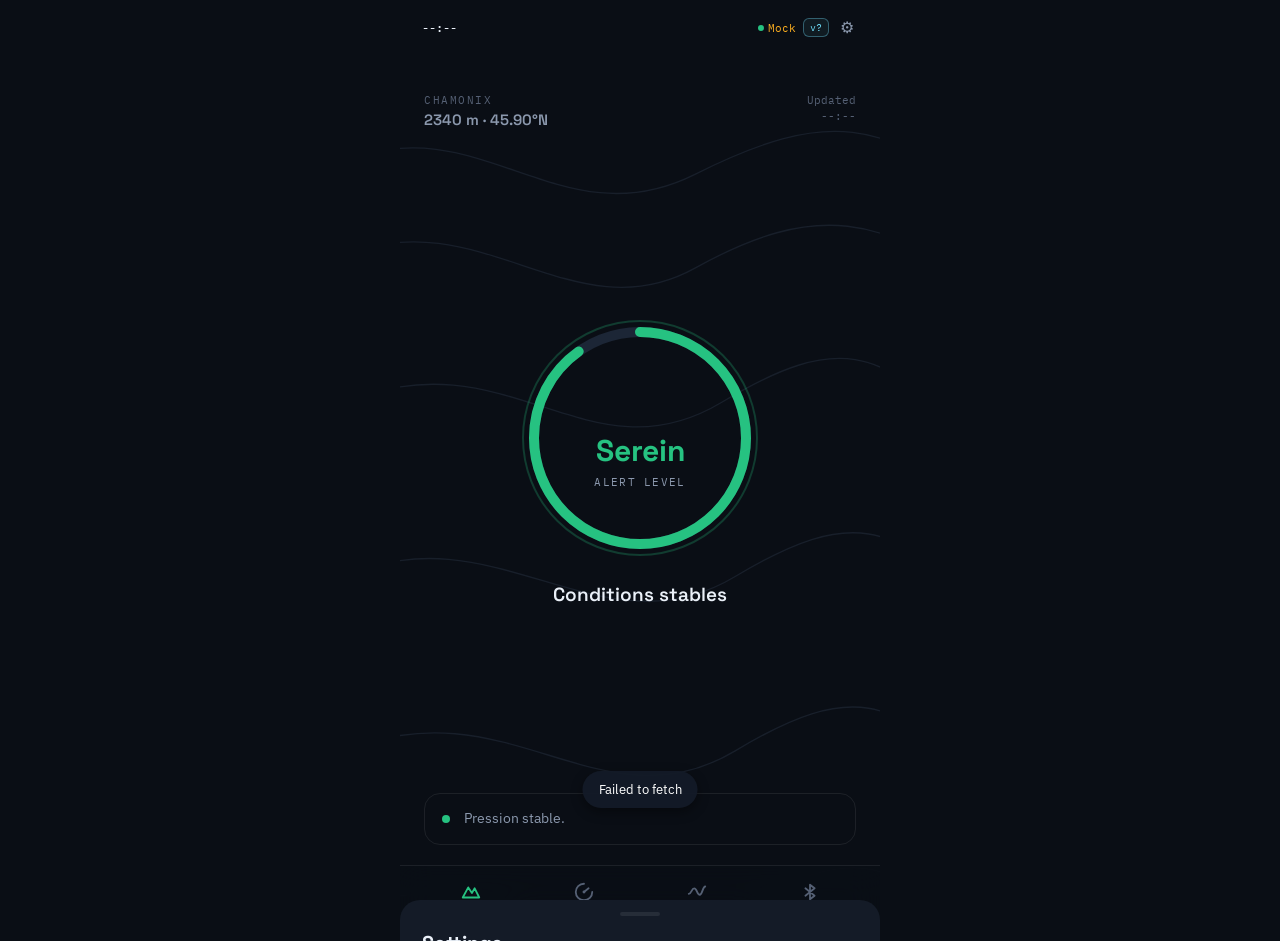
==== commit 06d16365: "feat(pwa): version chip in top bar for at-a-glance freshness check - Adds a thunder-blue "v?" chip n" ====
--- a/taranis/infer/static/index.html
+++ b/taranis/infer/static/index.html
@@ -28,6 +28,7 @@
       <span class="clock" id="clock">--:--</span>
       <div class="right">
         <span class="sensor-tag" id="sensor-tag"><span class="dot"></span>Open-Meteo</span>
+        <span class="build-badge" id="build-badge" title="Build">v?</span>
         <button id="cog" class="cog" data-i18n-aria="settings.title" title="Settings">⚙</button>
       </div>
     </div>
@@ -109,6 +110,7 @@
             <line class="crosshair-line" id="live-crosshair-line" y1="0" y2="118"/>
             <circle class="crosshair-dot" id="live-crosshair-dot" r="4"/>
           </svg>
+          <div class="chart-overlay" id="live-chart-overlay"></div>
           <div class="crosshair-tip" id="live-crosshair-tip">—</div>
         </div>
         <div class="hero-axis">
@@ -194,6 +196,7 @@
             <line class="crosshair-line" id="hist-crosshair-line" y1="0" y2="130"/>
             <circle class="crosshair-dot" id="hist-crosshair-dot" r="4"/>
           </svg>
+          <div class="chart-overlay" id="hist-chart-overlay"></div>
           <div class="crosshair-tip" id="hist-crosshair-tip">—</div>
         </div>
         <div class="hist-axis">
@@ -404,6 +407,7 @@
       <button id="opt-reload" class="btn" data-i18n="settings.reload.btn">Recharger</button>
     </div>
 
+    <div id="app-version" style="text-align:center;font-family:'IBM Plex Mono',monospace;font-size:11px;color:var(--faint);margin:14px 0 4px">—</div>
     <button id="drawer-close" class="cta" data-i18n="settings.close">FERMER</button>
   </div>
 
--- a/taranis/infer/static/css/app.css
+++ b/taranis/infer/static/css/app.css
@@ -137,6 +137,16 @@
   cursor: pointer;
   padding: 4px;
 }
+.build-badge {
+  font-family: "IBM Plex Mono", monospace;
+  font-size: 10px;
+  color: var(--thunder);
+  padding: 2px 6px;
+  border: 1px solid rgba(113, 227, 255, 0.35);
+  border-radius: 6px;
+  background: rgba(113, 227, 255, 0.06);
+  letter-spacing: 0.02em;
+}
 
 /* Screens */
 .screen {
@@ -171,6 +181,16 @@
   text-transform: uppercase;
   color: var(--faint);
 }
+.screen-head {
+  gap: 12px;
+}
+.screen-head > div:first-child { min-width: 0; flex: 1; }
+.screen-head .place-kicker,
+.screen-head .place-detail {
+  white-space: nowrap;
+  overflow: hidden;
+  text-overflow: ellipsis;
+}
 .screen-head .place-detail {
   font-family: "Space Grotesk", sans-serif;
   font-size: 15px;
@@ -178,6 +198,7 @@
   color: var(--dim);
   margin-top: 3px;
 }
+.screen-head .head-right { flex: 0 0 auto; }
 .screen-head .head-right {
   font-family: "IBM Plex Mono", monospace;
   font-size: 10.5px;
@@ -345,7 +366,6 @@
   border-radius: 20px;
   padding: 18px 18px 8px;
   position: relative;
-  overflow: hidden;
 }
 .hero-pressure .row {
   display: flex;
@@ -424,11 +444,21 @@
 /* Crosshair overlay on interactive charts */
 .chart-wrap {
   position: relative;
-  touch-action: pan-y;
+  touch-action: none;
+  overflow: visible;
+  user-select: none;
+  -webkit-user-select: none;
+}
+.chart-overlay {
+  position: absolute;
+  inset: 0;
+  z-index: 4;
+  cursor: crosshair;
+  background: transparent;
 }
 .crosshair-line {
   opacity: 0;
-  transition: opacity 100ms;
+  transition: opacity 120ms;
   pointer-events: none;
   stroke: var(--fg);
   stroke-width: 1;
@@ -436,7 +466,7 @@
 }
 .crosshair-dot {
   opacity: 0;
-  transition: opacity 100ms;
+  transition: opacity 120ms;
   pointer-events: none;
   fill: var(--fg);
 }
@@ -445,18 +475,19 @@
   pointer-events: none;
   background: var(--surf-2);
   color: var(--fg);
-  padding: 6px 10px;
+  padding: 5px 9px;
   border-radius: 8px;
   font-family: "IBM Plex Mono", monospace;
   font-size: 12px;
   font-weight: 500;
   border: 1px solid var(--border);
   white-space: nowrap;
-  transform: translate(-50%, -110%);
+  transform: translateX(-50%);
+  top: 4px;
   opacity: 0;
-  transition: opacity 100ms;
-  z-index: 3;
-  box-shadow: 0 4px 12px rgba(0, 0, 0, 0.25);
+  transition: opacity 120ms;
+  z-index: 5;
+  box-shadow: 0 4px 12px rgba(0, 0, 0, 0.35);
 }
 .chart-wrap.active .crosshair-line,
 .chart-wrap.active .crosshair-dot,
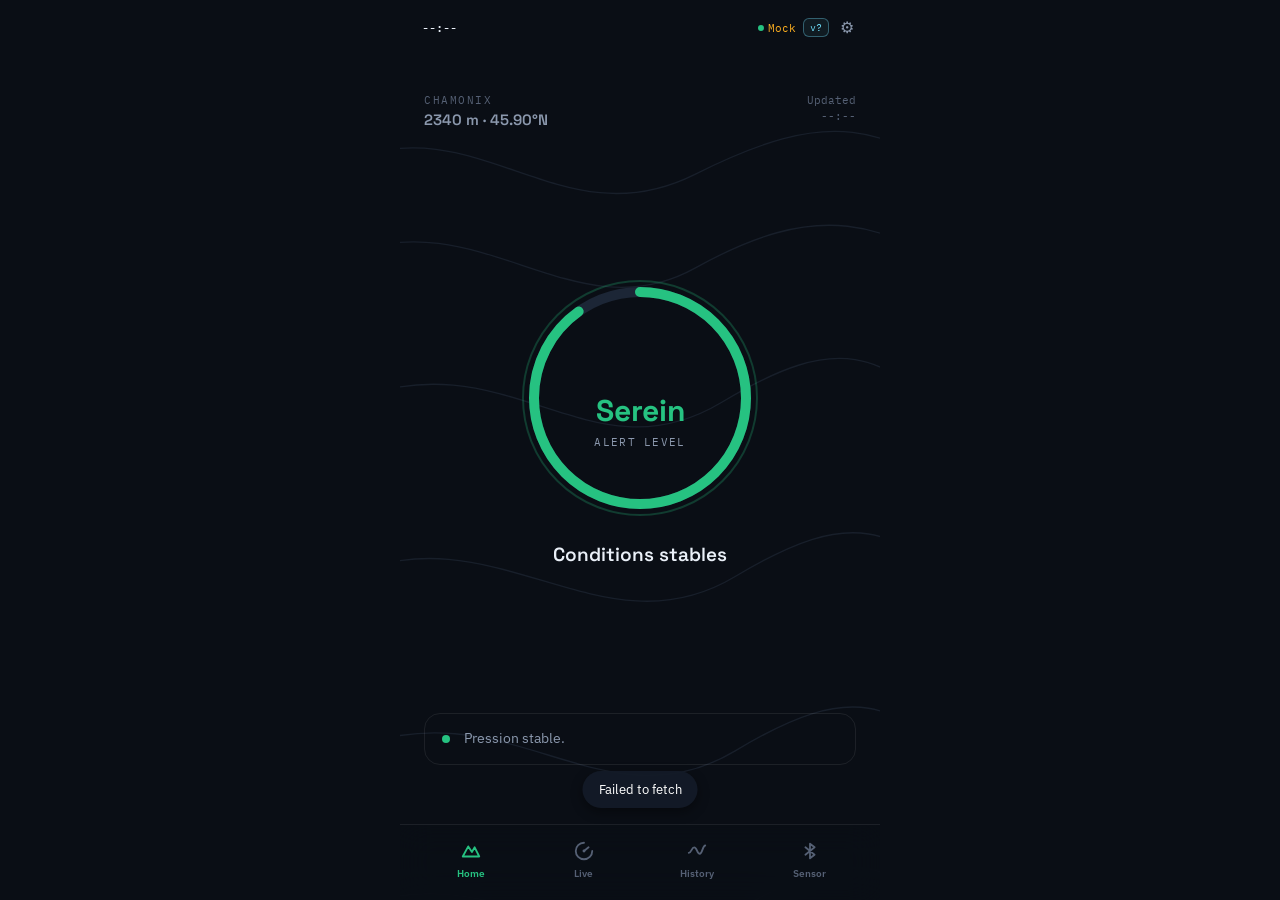
==== commit a210b90c: "feat(ble): real Web Bluetooth RuuviTag v5 support (day 7 ready) Ships the code path that will activa" ====
--- a/taranis/infer/static/index.html
+++ b/taranis/infer/static/index.html
@@ -367,7 +367,7 @@
       </div>
       <select id="opt-source" data-taranis-source>
         <option value="openmeteo" data-i18n="settings.source.openmeteo">Open-Meteo</option>
-        <option value="sensor" disabled data-i18n="settings.source.sensor">Capteur BLE</option>
+        <option value="sensor" data-i18n="settings.source.sensor">Capteur BLE</option>
         <option value="mock" data-i18n="settings.source.mock">Mock</option>
       </select>
     </div>
@@ -393,6 +393,19 @@
 
     <div class="row">
       <div>
+        <div class="name" data-i18n="settings.gps_refresh">Auto position</div>
+        <div class="help" data-i18n="settings.gps_refresh.help">Rafraîchissement automatique GPS</div>
+      </div>
+      <select id="opt-gps-refresh">
+        <option value="0" data-i18n="settings.gps_refresh.off">Manuel</option>
+        <option value="10" data-i18n="settings.gps_refresh.10">10 min · randonnée</option>
+        <option value="30" data-i18n="settings.gps_refresh.30">30 min</option>
+        <option value="60" data-i18n="settings.gps_refresh.60">1 h</option>
+      </select>
+    </div>
+
+    <div class="row">
+      <div>
         <div class="name" data-i18n="settings.clear">Vider le buffer</div>
         <div class="help" data-i18n="settings.clear.help">—</div>
       </div>
--- a/taranis/infer/static/css/app.css
+++ b/taranis/infer/static/css/app.css
@@ -87,9 +87,14 @@
   position: relative;
   max-width: 480px;
   margin: 0 auto;
+  /* dvh follows the dynamic viewport. Allow vertical scroll when a
+     screen's content is taller than the viewport (foldable phones in
+     landscape, tall content on small phones). overflow-x hidden keeps
+     the isobar SVG texture from creating horizontal scrollbars. */
   min-height: 100vh;
-  padding: env(safe-area-inset-top, 0) 0 env(safe-area-inset-bottom, 0);
-  overflow: hidden;
+  min-height: 100dvh;
+  padding: env(safe-area-inset-top, 0) 0 0;
+  overflow-x: hidden;
 }
 
 /* Isobar texture background (subtle mountain-map feel) */
@@ -152,11 +157,22 @@
 .screen {
   position: relative;
   z-index: 2;
-  padding: 52px 24px 96px;
-  min-height: 100vh;
+  /* padding-bottom reserves room for the fixed bottom nav (76 px)
+     + the safe-area-inset-bottom (gesture handle) + 16 px breathing
+     room. The screen no longer forces min-height: 100dvh; content
+     can be shorter than viewport (Home) or longer (Live, History)
+     and .app scrolls naturally when needed. */
+  padding: 52px 24px calc(76px + env(safe-area-inset-bottom, 0) + 24px);
   display: none;
   flex-direction: column;
   animation: fadein 0.28s ease-out;
+}
+.screen.active {
+  /* Home in particular wants the vital ring near the visual centre.
+     Give screens a comfortable min-height that still leaves the nav
+     bar visible, and let the flex-column do the vertical distribution. */
+  min-height: calc(100vh - 76px - env(safe-area-inset-bottom, 0));
+  min-height: calc(100dvh - 76px - env(safe-area-inset-bottom, 0));
 }
 .screen.active { display: flex; }
 
@@ -799,20 +815,29 @@
 [data-theme="day"] .pair-btn.connected { color: white; }
 .pair-btn.busy { background: var(--surf-2); color: var(--dim); cursor: default; }
 
-/* --- Bottom nav --- */
+/* --- Bottom nav ---
+   position: fixed pinned to the viewport bottom guarantees visibility
+   regardless of Chrome mobile's dynamic UI (address bar, gesture
+   handle). We add safe-area-inset-bottom so the handle can't overlap
+   the tab buttons on gesture-navigation phones. */
 .nav {
-  position: absolute;
+  position: fixed;
   bottom: 0;
-  left: 0;
-  right: 0;
+  left: 50%;
+  transform: translateX(-50%);
+  width: 100%;
+  max-width: 480px;
   z-index: 6;
-  height: 76px;
+  height: calc(76px + env(safe-area-inset-bottom, 0));
+  padding-bottom: env(safe-area-inset-bottom, 0);
   background: var(--nav-bg);
   border-top: 1px solid var(--border);
   backdrop-filter: blur(16px);
   display: flex;
   align-items: flex-start;
-  padding: 11px 14px 0;
+  padding-left: 14px;
+  padding-right: 14px;
+  padding-top: 11px;
 }
 .nav button {
   flex: 1;
